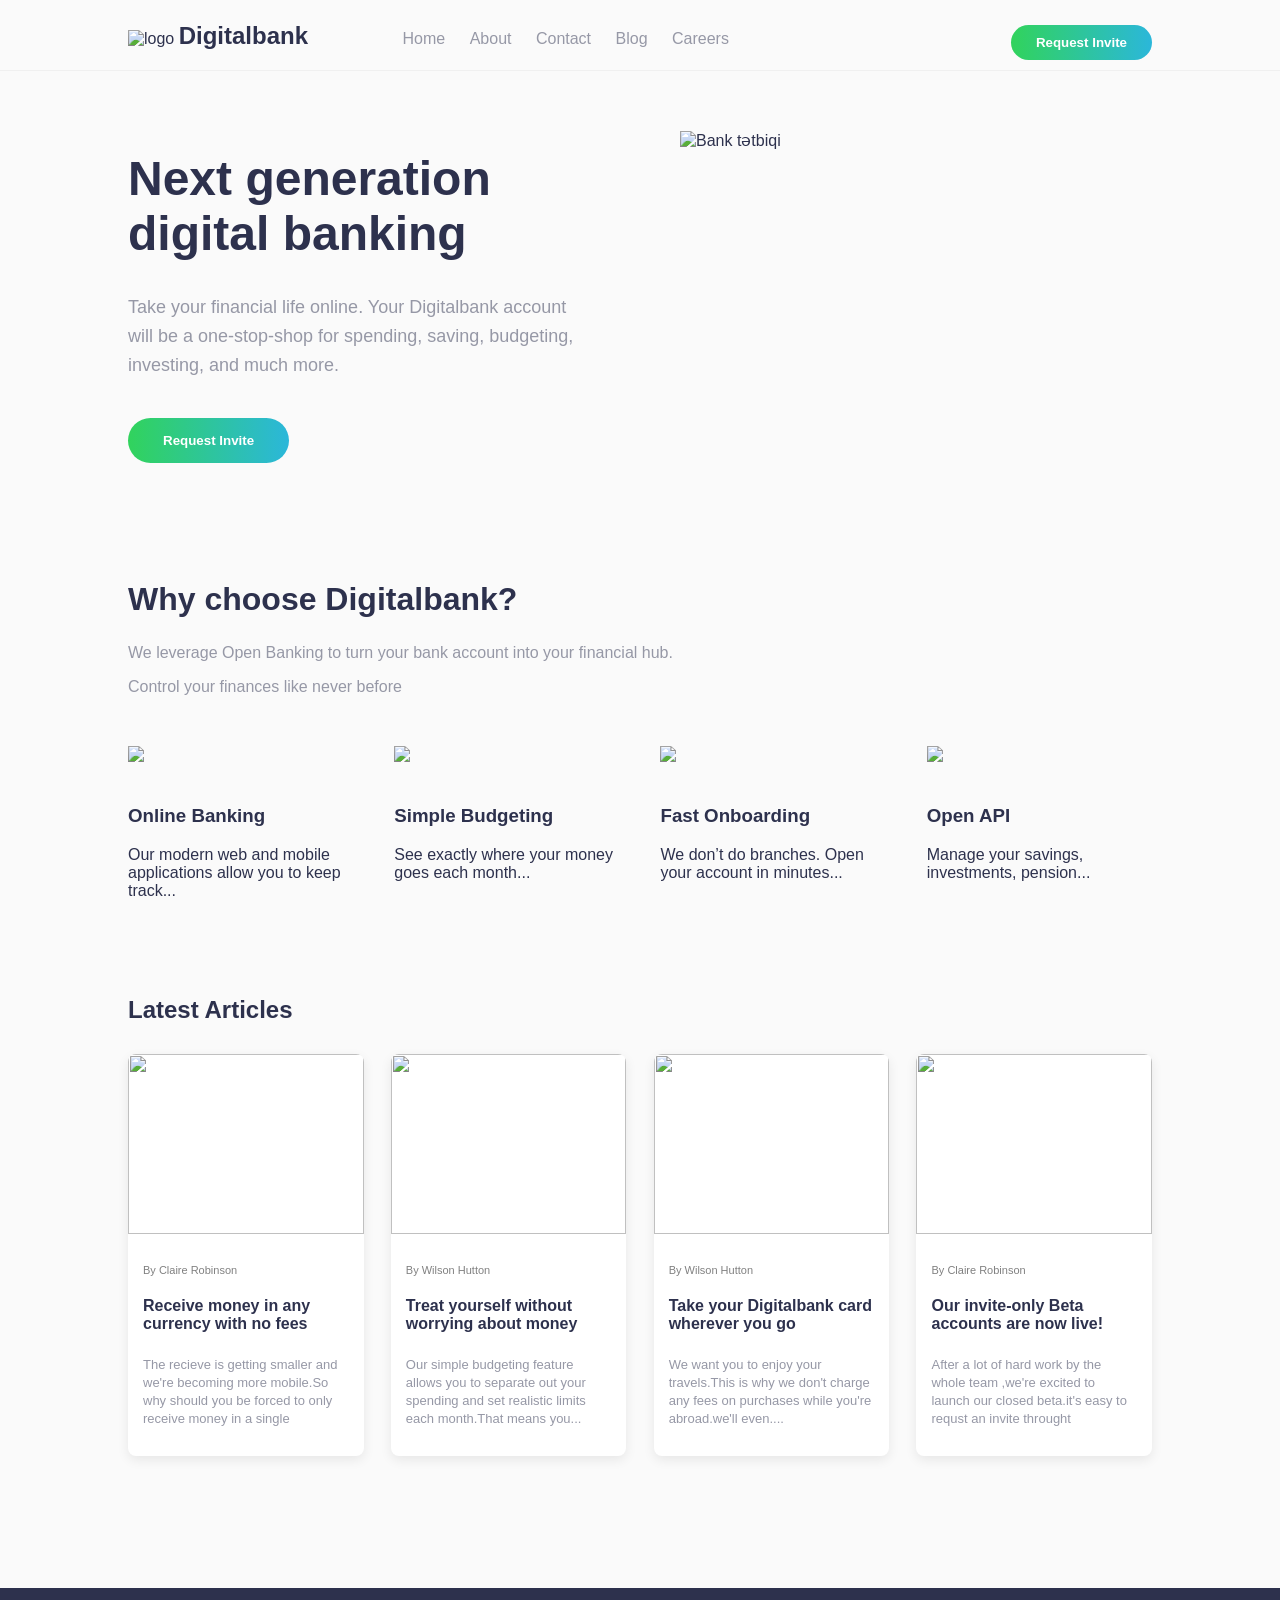
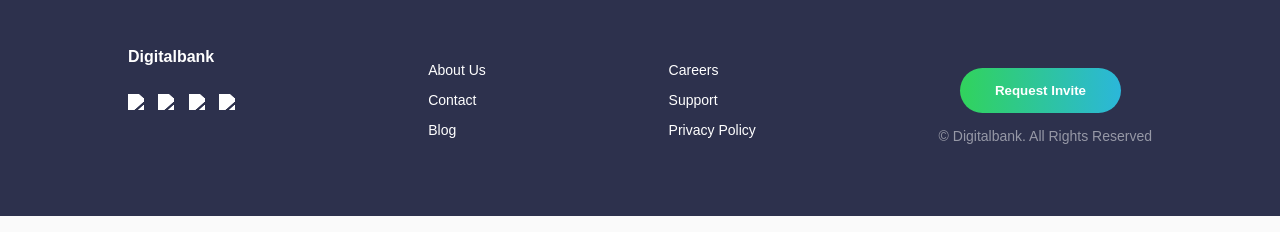
==== index.html @ d3362789 "Rename FF html kodu -digital marketing.html to index.html" ====
<!DOCTYPE html>
<html lang="az">
<head>
    <meta charset="UTF-8">
    <title>Digitalbank - Class variantı</title>
    <link rel="stylesheet" href="FF CSS kodu-digital marketing.css">
</head>
<body>
    <img src="icon digital mark.svg" alt="logo" class="logo-icon">
    <b class="logo-text">Digitalbank</b>

    <ul class="nav-links">
        <li>Home</li>
        <li>About</li>
        <li>Contact</li>
        <li>Blog</li>
        <li>Careers</li>
    </ul>

    <button class="btn-top">Request Invite</button>

    <hr class="line"> 

    <h1 class="main-title">Next generation digital banking</h1>
    
    <p class="description">
        Take your financial life online. Your Digitalbank account 
        will be a one-stop-shop for spending, saving, budgeting, 
        investing, and much more.
    </p>

    <button class="btn-main">Request Invite</button>

    <br><br>
    <img src="sekil proyekt1.png" alt="Bank tətbiqi" class="hero-img">

    <h2 class="why-title">Why choose Digitalbank?</h2>
<p class="why-text">We leverage Open Banking to turn your bank account into your financial hub.</p>
<p class="why-text">Control your finances like never before</p>

<ul class="features-list">
    <li class="item">
        <img src="icon1.svg" class="icon">
        <h3>Online Banking</h3>
        <p>Our modern web and mobile applications allow you to keep track...</p>
        
    </li>

    <li class="item">
        <img src="icon2.svg" class="icon">
        <h3>Simple Budgeting</h3>
        <p>See exactly where your money goes each month...</p>
    </li>

    <li class="item">
        <img src="icon3.svg" class="icon">
        <h3>Fast Onboarding</h3>
        <p>We don’t do branches. Open your account in minutes...</p>
    </li>

    <li class="item">
        <img src="icon4.svg" class="icon">
        <h3>Open API</h3>
        <p>Manage your savings, investments, pension...</p>
    </li>
</ul>
<h2 class="article-title">Latest Articles</h2>

<ul class="article-list">
    <li class="article-card">
        <img src="sekil 4 money.jpg" class="card-img">
        <p class="author-text">By Claire Robinson</p>
        <h4 class="card-headline">Receive money in any currency with no fees</h4>
        <p class="card-description">The recieve is getting smaller and we're becoming more mobile.So why should you be forced to only receive money in a single</p>
    </li>

    <li class="article-card">
        <img src="sekil 5 resturant.jpg" class="card-img">
        <p class="author-text">By Wilson Hutton</p>
        <h4 class="card-headline">Treat yourself without worrying about money</h4>
        <p class="card-description">Our simple budgeting feature allows you to separate out your spending and set realistic limits each month.That means you...</p>
    </li>

    <li class="article-card">
        <img src="sekil 6 plane.jpg" class="card-img">
        <p class="author-text">By Wilson Hutton</p>
        <h4 class="card-headline">Take your Digitalbank card wherever you go</h4>
        <p class="card-description">We want you to enjoy your travels.This is why we don't charge any fees on purchases while you're abroad.we'll even....</p>
    </li>

    <li class="article-card">
        <img src="sekil 7.jpg" class="card-img">
        <p class="author-text">By Claire Robinson</p>
        <h4 class="card-headline">Our invite-only Beta accounts are now live!</h4>
        <p class="card-description">After a lot of hard work by the whole team ,we're excited to launch our closed beta.it's easy to requst an invite throught</p>
    </li>
</ul>

<br><br>

<ul class="bottom-box">
    <li class="footer-col">
        <b class="white-logo">Digitalbank</b>
        <br><br>
    <img src="icon-facebook.svg" class="social-icon">
    <img src="icon-instagram.svg" class="social-icon">
    <img src="icon-facebook.svg" class="social-icon">
    <img src="icon-instagram.svg" class="social-icon">
    </li>

    <li class="footer-col">
        <p>About Us</p>
        <p>Contact</p>
        <p>Blog</p>
    </li>

    <li class="footer-col">
        <p>Careers</p>
        <p>Support</p>
        <p>Privacy Policy</p>
    </li>

    <li class="footer-col">
        <button class="btn-main">Request Invite</button>
        <p class="copy-right">© Digitalbank. All Rights Reserved</p>
    </li>
</ul>
 <script src="FF html kodu -digital marketing.js">
 const hamburger = document.getElementById('hamburger');
    const mobileNav = document.getElementById('mobileNav');
    const overlay   = document.getElementById('overlay');
 
    function closeMenu() {
      hamburger.classList.remove('open');
      mobileNav.classList.remove('open');
      overlay.classList.remove('open');
      hamburger.setAttribute('aria-expanded', 'false');
    }
 
    hamburger.addEventListener('click', () => {
      const isOpen = mobileNav.classList.toggle('open');
      hamburger.classList.toggle('open');
      overlay.classList.toggle('open');
      hamburger.setAttribute('aria-expanded', String(isOpen));
    });
 
    overlay.addEventListener('click', closeMenu);
    mobileNav.querySelectorAll('a').forEach(link => link.addEventListener('click', closeMenu));
 </script>

</body>
</html>
---- FF CSS kodu-digital marketing.css ----
body {
    font-family: Arial, sans-serif;
    color: #2d314d;
    margin: 0;
    padding: 0;
    background-color: #fafafa;
    background-image: url('sekil\ 2\ proyekt.svg');
    background-repeat: no-repeat;
    background-position: right top;
    background-size: 50% auto;
}

/* Logo və Header hissəsi */
.logo-icon {
    width: 25px;
    margin-left: 10%;
    margin-top: 30px;
}

.logo-text {
    font-size: 24px;
    color: #2d314d;
}

.nav-links {
    display: inline-block;
    list-style: none;
    margin: 0 0 0 50px;
}

.nav-links li {
    display: inline;
    margin-right: 20px;
    color: #9698a6;
    cursor: pointer;
    transition: 0.3s;
}

.nav-links li:hover {
    color: #2d314d;
}

.btn-top {
    background: linear-gradient(to right, #31d35c, #2bb7da);
    color: white;
    padding: 10px 25px;
    border: none;
    border-radius: 20px;
    font-weight: bold;
    float: right;
    margin-right: 10%;
    margin-top: 25px;
    cursor: pointer;
}

.line {
    border: 0;
    border-top: 1px solid #f0f0f0;
    margin-top: 20px;
    clear: both;
}

/* Main Hissə */
.main-title {
    font-size: 48px;
    width: 500px;
    margin-top: 80px;
    margin-left: 10%;
}

.description {
    color: #9698a6;
    width: 450px;
    font-size: 18px;
    line-height: 1.6;
    margin-left: 10%;
}

.btn-main {
    background: linear-gradient(to right, #31d35c, #2bb7da);
    color: white;
    padding: 15px 35px;
    border: none;
    border-radius: 30px;
    font-weight: bold;
    margin-top: 20px;
    margin-left: 10%;
    cursor: pointer;
}

.hero-img {
    width: 600px;
    float: right;
    margin-top: -350px;
}

/* Niyə biz? Hissəsi */
.why-title, .why-text, .article-title {
    margin-left: 10%;
    clear: both;
}

.why-title { font-size: 32px; margin-top: 100px; }
.why-text { color: #9698a6; margin-bottom: 5px; }

.features-list {
    list-style: none;
    padding: 0 10%;
    margin-top: 50px;
    display: flex;
    justify-content: space-between;
}

.item {
    width: 22%;
}

.icon {
    width: 60px;
    margin-bottom: 20px;
}

/* Məqalələr */
.article-title { margin-top: 80px; margin-bottom: 30px; }

.article-list {
    list-style: none;
    padding: 0 10%;
    display: flex;
    justify-content: space-between;
}

.article-card {
    width: 23%;
    background-color: white;
    border-radius: 8px;
    overflow: hidden;
    box-shadow: 0 4px 12px rgba(0,0,0,0.08);
}

.card-img {
    width: 100%;
    height: 180px;
    object-fit: cover;
}

.author-text {
    font-size: 11px;
    color: gray;
    padding: 15px 15px 0 15px;
}

.card-headline {
    padding: 10px 15px;
    color: #2d314d;
    font-size: 16px;
    margin: 0;
}

.card-description {
    padding: 0 15px 15px 15px;
    color: #9698a6;
    font-size: 13px;
    line-height: 1.4;
}

/* Footer hissəsi */
.bottom-box {
    background-color: #2d314d;
    color: white;
    list-style: none;
    margin-top: 80px;
    padding: 60px 10%;
    display: flex;
    justify-content: space-between;
}

.footer-col {
    width: auto;
}

.social-icon {
    width: 20px;
    margin-right: 10px;
    margin-top: 10px;
    filter: brightness(0) invert(1);
}

.footer-col p {
    font-size: 14px;
    margin-bottom: 12px;
    cursor: pointer;
}

.copy-right {
    color: #9698a6;
    font-size: 12px;
    margin-top: 15px;
}

/* ═══════════════════════════════════════
   RESPONSIVE — Hamburger düyməsi
═══════════════════════════════════════ */
.hamburger {
    display: none;
    flex-direction: column;
    gap: 5px;
    cursor: pointer;
    background: none;
    border: none;
    float: right;
    margin-right: 10%;
    margin-top: 28px;
}

.hamburger span {
    display: block;
    width: 24px;
    height: 2px;
    background: #2d314d;
    border-radius: 2px;
}

.mobile-menu {
    display: none;
    list-style: none;
    text-align: center;
    padding: 20px 0;
    border-top: 1px solid #f0f0f0;
}

.mobile-menu.open { display: block; }
.mobile-menu li { padding: 12px 0; color: #9698a6; cursor: pointer; }

/* ═══════════════════════
   TABLET — 1024px
═══════════════════════ */
@media (max-width: 1024px) {
    .main-title { font-size: 36px; width: auto; }
    .description { width: auto; }
    .hero-img { width: 45%; margin-top: -200px; }

    .features-list { flex-wrap: wrap; }
    .item { width: 45%; margin-bottom: 30px; }

    .article-list { flex-wrap: wrap; }
    .article-card { width: 45%; margin-bottom: 20px; }
}

/* ═══════════════════════
   MOBİL — 768px
═══════════════════════ */
@media (max-width: 768px) {
    .nav-links, .btn-top { display: none; }
    .hamburger { display: flex; }

    .main-title { font-size: 30px; width: auto; margin-left: 5%; }
    .description { width: auto; margin-left: 5%; }
    .btn-main { margin-left: 5%; }
    .hero-img { display: none; }

    .why-title, .why-text, .article-title { margin-left: 5%; }
    .features-list { flex-direction: column; padding: 0 5%; }
    .item { width: 100%; }

    .article-list { flex-direction: column; padding: 0 5%; }
    .article-card { width: 100%; }

    .bottom-box { flex-direction: column; gap: 24px; }
}
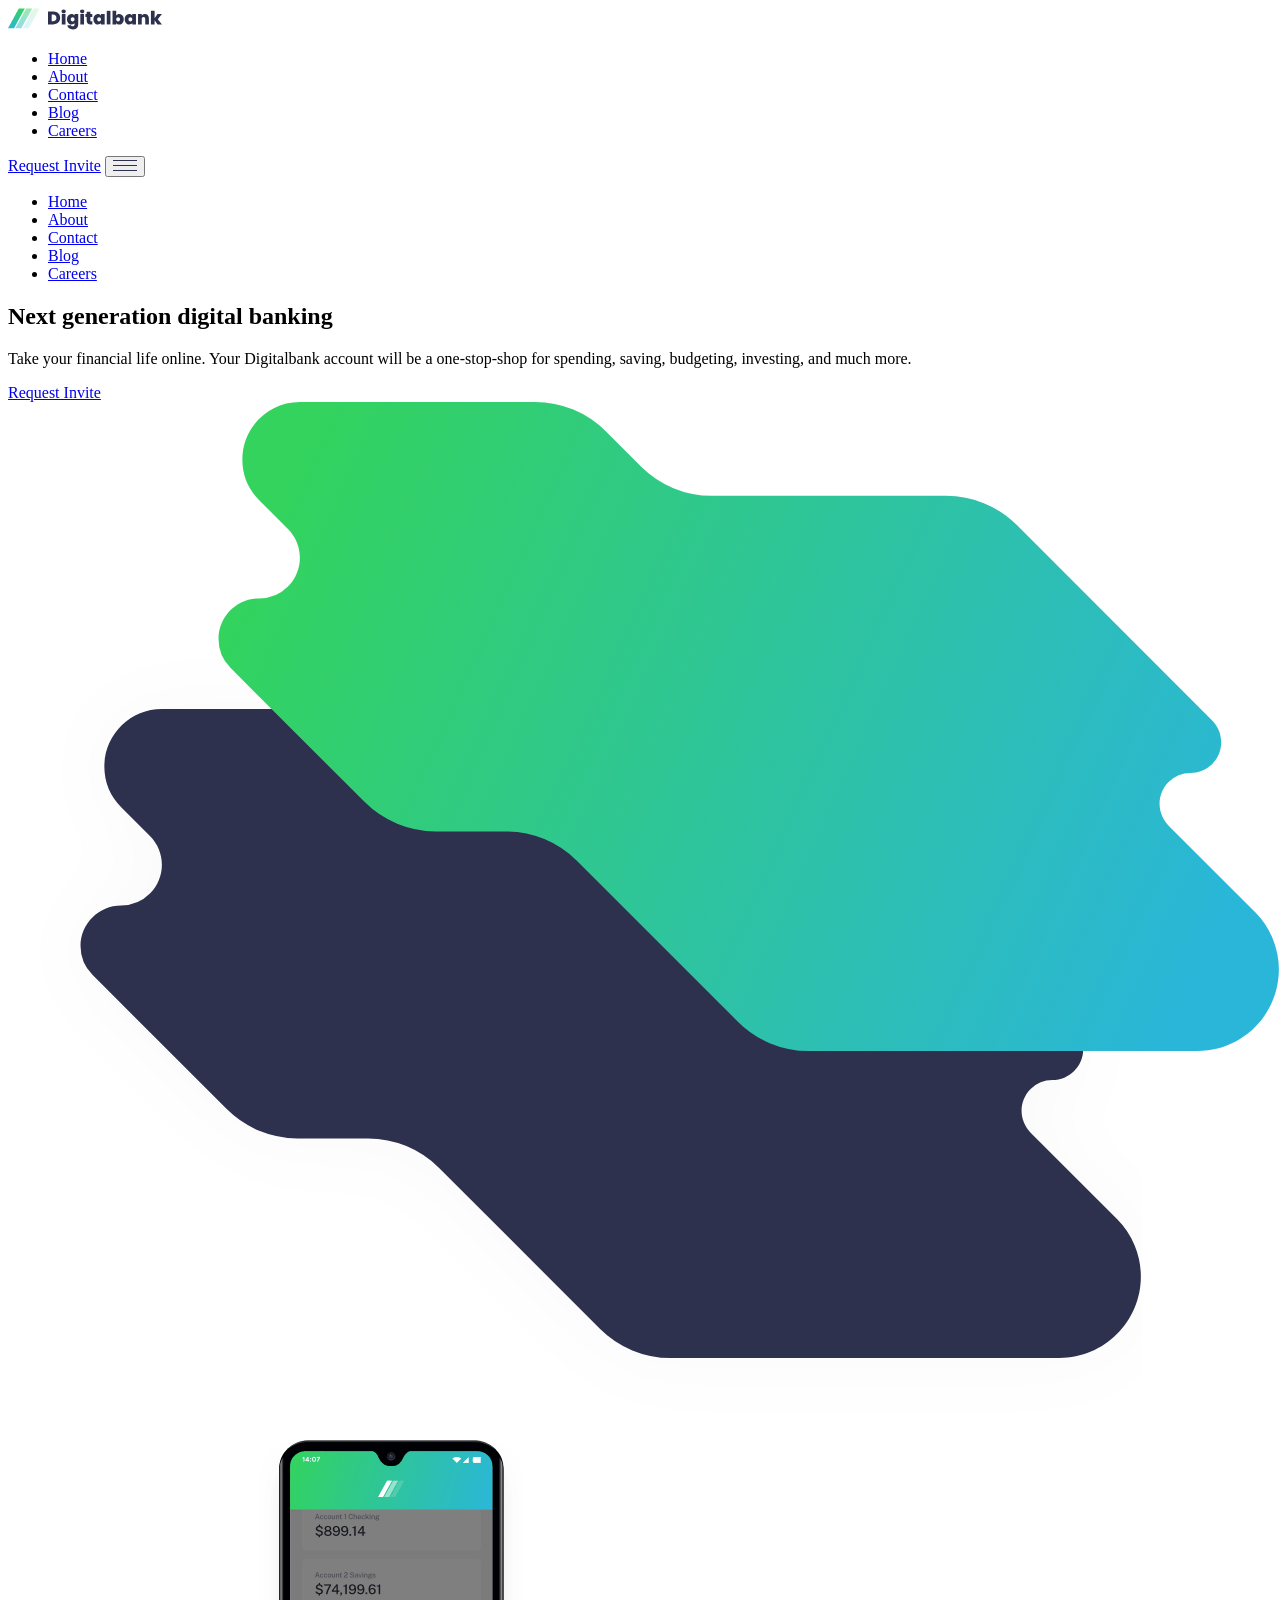
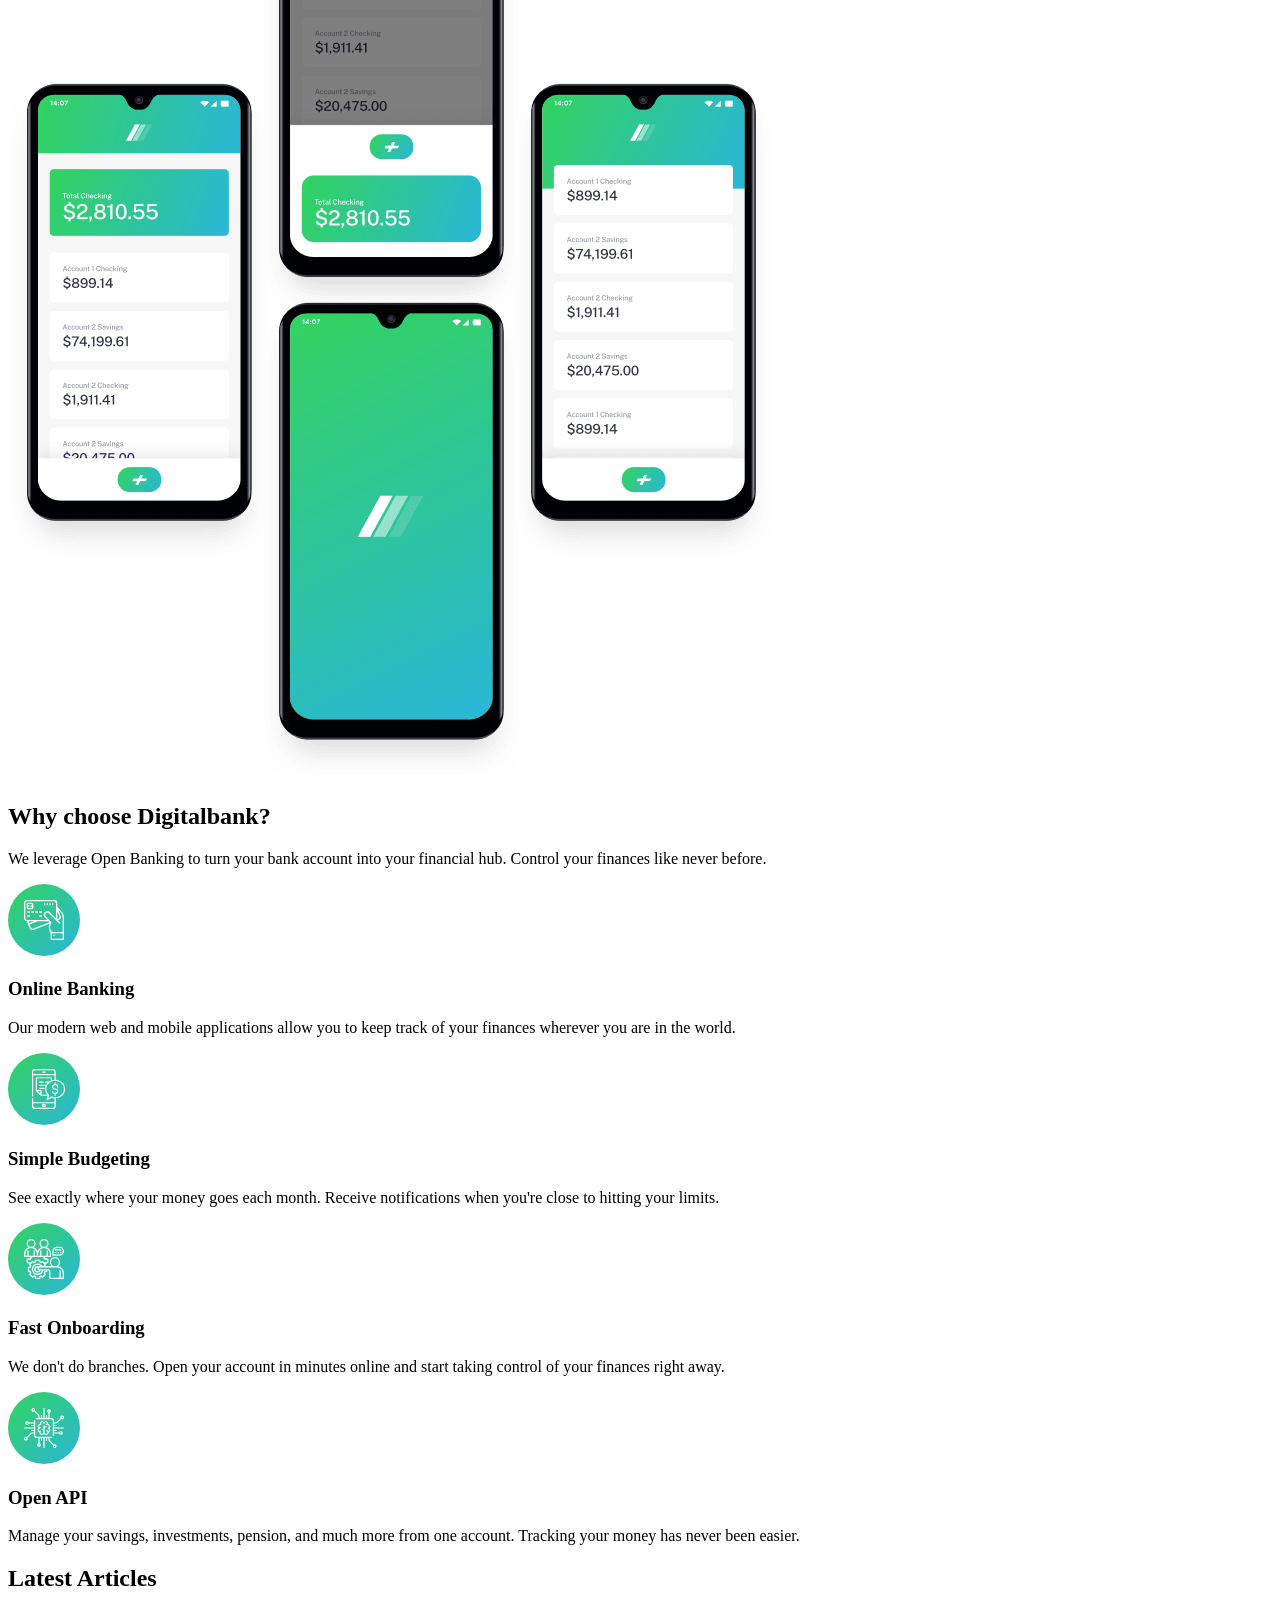
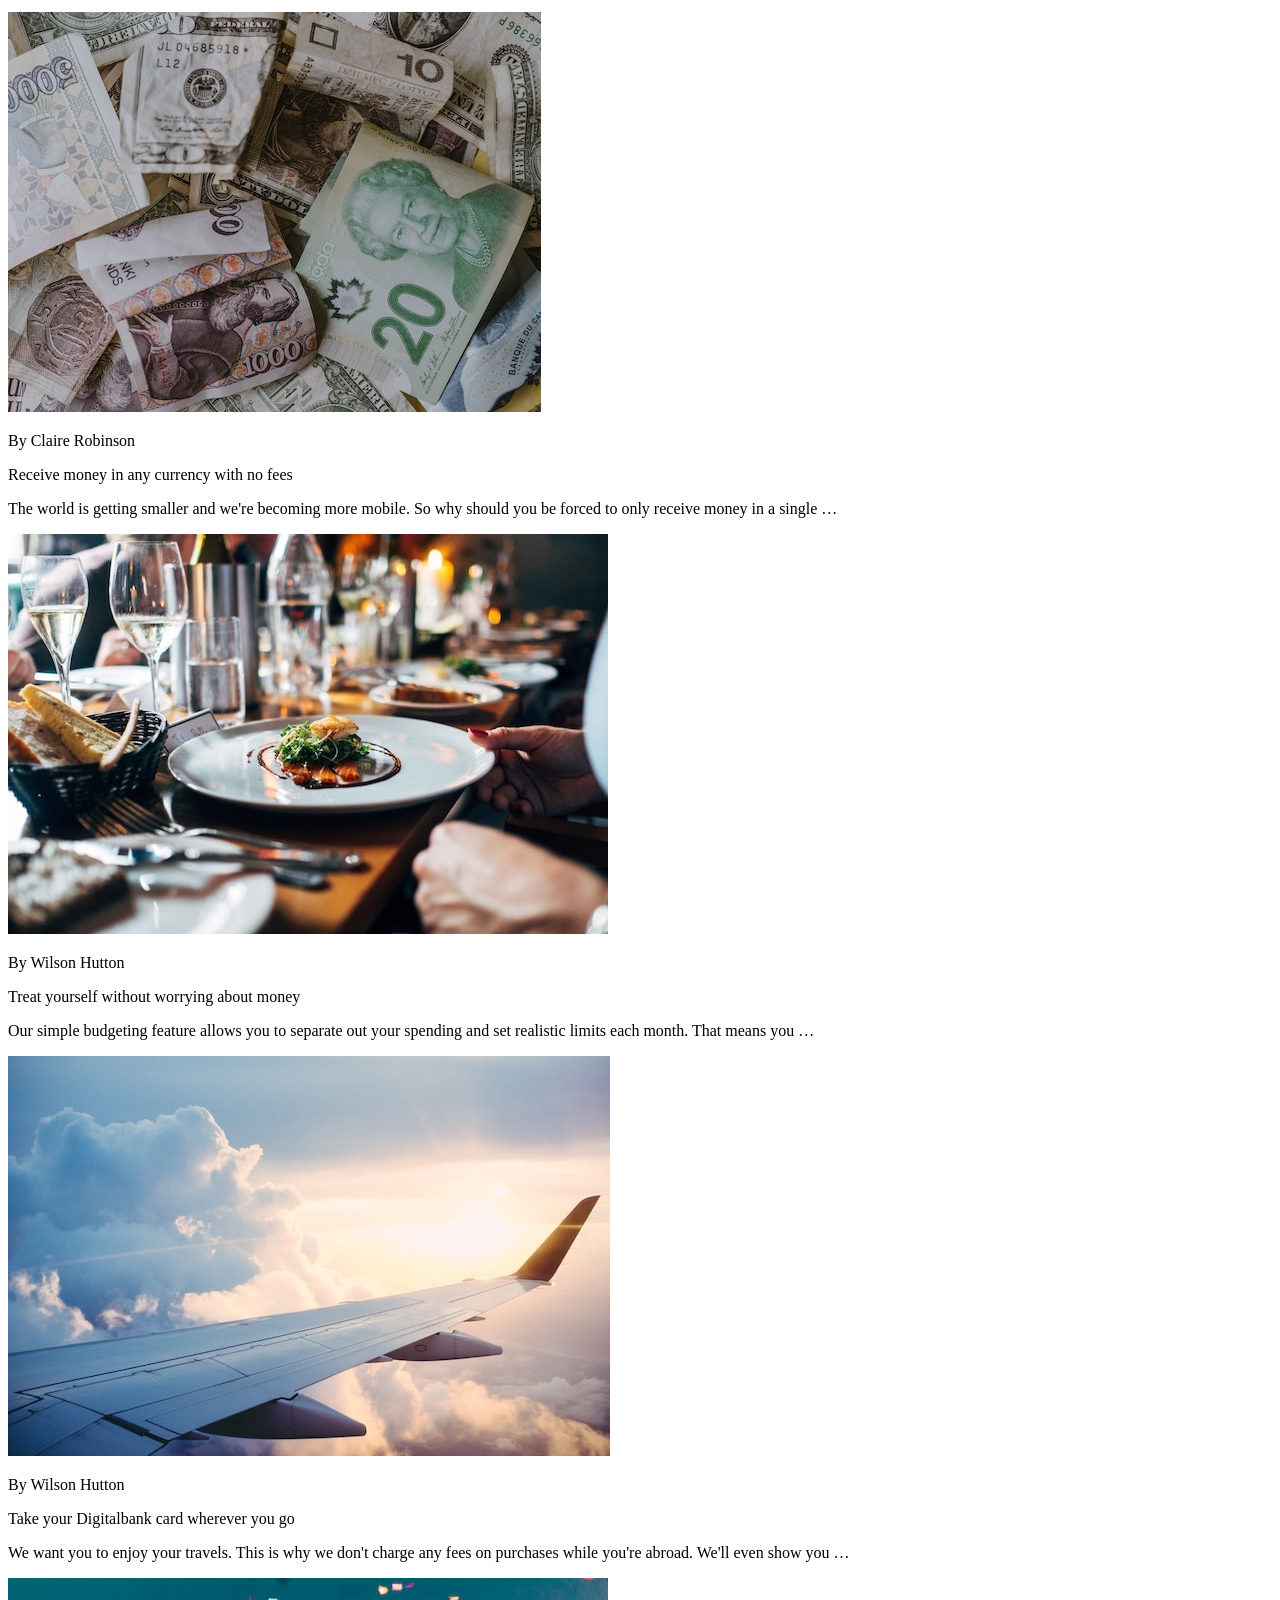
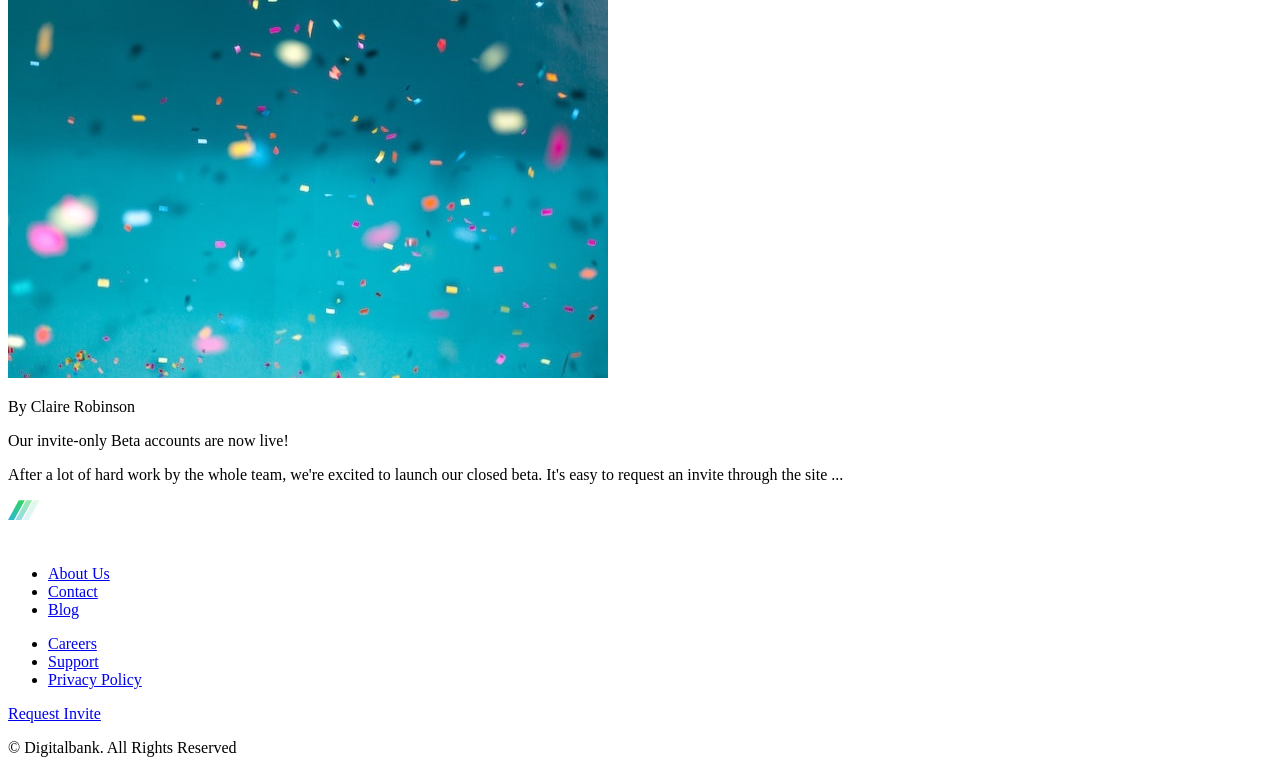
==== commit 62aa270b: "Update index.html" ====
--- a/index.html
+++ b/index.html
@@ -1,152 +1,206 @@
 <!DOCTYPE html>
 <html lang="az">
 <head>
-    <meta charset="UTF-8">
-    <title>Digitalbank - Class variantı</title>
-    <link rel="stylesheet" href="FF CSS kodu-digital marketing.css">
+  <meta charset="UTF-8">
+  <meta name="viewport" content="width=device-width, initial-scale=1.0">
+  <title>Digitalbank - Next Generation Digital Banking</title>
+  <link rel="stylesheet" href="FF.css">
 </head>
 <body>
-    <img src="icon digital mark.svg" alt="logo" class="logo-icon">
-    <b class="logo-text">Digitalbank</b>
-
-    <ul class="nav-links">
-        <li>Home</li>
-        <li>About</li>
-        <li>Contact</li>
-        <li>Blog</li>
-        <li>Careers</li>
+
+<!-- ===== NAVBAR ===== -->
+<nav class="navbar">
+  <div class="navbar__inner">
+    <a href="#" class="navbar__logo">
+      <img src="[data-uri]" alt="Digitalbank Logo">
+    </a>
+
+    <ul class="navbar__links">
+      <li><a href="#">Home</a></li>
+      <li><a href="#">About</a></li>
+      <li><a href="#">Contact</a></li>
+      <li><a href="#">Blog</a></li>
+      <li><a href="#">Careers</a></li>
     </ul>
 
-    <button class="btn-top">Request Invite</button>
-
-    <hr class="line"> 
-
-    <h1 class="main-title">Next generation digital banking</h1>
-    
-    <p class="description">
-        Take your financial life online. Your Digitalbank account 
-        will be a one-stop-shop for spending, saving, budgeting, 
-        investing, and much more.
-    </p>
-
-    <button class="btn-main">Request Invite</button>
-
-    <br><br>
-    <img src="sekil proyekt1.png" alt="Bank tətbiqi" class="hero-img">
-
-    <h2 class="why-title">Why choose Digitalbank?</h2>
-<p class="why-text">We leverage Open Banking to turn your bank account into your financial hub.</p>
-<p class="why-text">Control your finances like never before</p>
-
-<ul class="features-list">
-    <li class="item">
-        <img src="icon1.svg" class="icon">
+    <a href="#" class="btn navbar__cta">Request Invite</a>
+
+    <button class="navbar__hamburger" id="hamburgerBtn">
+      <img src="[data-uri]" alt="Menu" id="hamburgerIcon">
+    </button>
+  </div>
+</nav>
+
+<!-- Mobile Nav -->
+<div class="overlay" id="overlay"></div>
+<div class="mobile-nav" id="mobileNav">
+  <ul>
+    <li><a href="#">Home</a></li>
+    <li><a href="#">About</a></li>
+    <li><a href="#">Contact</a></li>
+    <li><a href="#">Blog</a></li>
+    <li><a href="#">Careers</a></li>
+  </ul>
+</div>
+
+<!-- ===== HERO ===== -->
+<section class="hero">
+  <div class="hero__inner">
+    <div class="hero__text">
+      <h1>Next generation digital banking</h1>
+      <p>Take your financial life online. Your Digitalbank account will be a one-stop-shop for spending, saving, budgeting, investing, and much more.</p>
+      <a href="#" class="btn">Request Invite</a>
+    </div>
+    <div class="hero__image">
+      <img class="hero__bg" src="[data-uri]" alt="">
+      <img class="hero__mockup" src="[data-uri]" alt="App Mockup">
+    </div>
+  </div>
+</section>
+
+<!-- ===== FEATURES ===== -->
+<section class="features">
+  <div class="features__inner">
+    <div class="features__header">
+      <h2>Why choose Digitalbank?</h2>
+      <p>We leverage Open Banking to turn your bank account into your financial hub. Control your finances like never before.</p>
+    </div>
+
+    <div class="features__grid">
+      <div class="feature-card">
+        <img class="feature-card__icon" src="[data-uri]" alt="Online Banking">
         <h3>Online Banking</h3>
-        <p>Our modern web and mobile applications allow you to keep track...</p>
-        
-    </li>
-
-    <li class="item">
-        <img src="icon2.svg" class="icon">
+        <p>Our modern web and mobile applications allow you to keep track of your finances wherever you are in the world.</p>
+      </div>
+
+      <div class="feature-card">
+        <img class="feature-card__icon" src="[data-uri]" alt="Simple Budgeting">
         <h3>Simple Budgeting</h3>
-        <p>See exactly where your money goes each month...</p>
-    </li>
-
-    <li class="item">
-        <img src="icon3.svg" class="icon">
+        <p>See exactly where your money goes each month. Receive notifications when you're close to hitting your limits.</p>
+      </div>
+
+      <div class="feature-card">
+        <img class="feature-card__icon" src="[data-uri]" alt="Fast Onboarding">
         <h3>Fast Onboarding</h3>
-        <p>We don’t do branches. Open your account in minutes...</p>
-    </li>
-
-    <li class="item">
-        <img src="icon4.svg" class="icon">
+        <p>We don't do branches. Open your account in minutes online and start taking control of your finances right away.</p>
+      </div>
+
+      <div class="feature-card">
+        <img class="feature-card__icon" src="[data-uri]" alt="Open API">
         <h3>Open API</h3>
-        <p>Manage your savings, investments, pension...</p>
-    </li>
-</ul>
-<h2 class="article-title">Latest Articles</h2>
-
-<ul class="article-list">
-    <li class="article-card">
-        <img src="sekil 4 money.jpg" class="card-img">
-        <p class="author-text">By Claire Robinson</p>
-        <h4 class="card-headline">Receive money in any currency with no fees</h4>
-        <p class="card-description">The recieve is getting smaller and we're becoming more mobile.So why should you be forced to only receive money in a single</p>
-    </li>
-
-    <li class="article-card">
-        <img src="sekil 5 resturant.jpg" class="card-img">
-        <p class="author-text">By Wilson Hutton</p>
-        <h4 class="card-headline">Treat yourself without worrying about money</h4>
-        <p class="card-description">Our simple budgeting feature allows you to separate out your spending and set realistic limits each month.That means you...</p>
-    </li>
-
-    <li class="article-card">
-        <img src="sekil 6 plane.jpg" class="card-img">
-        <p class="author-text">By Wilson Hutton</p>
-        <h4 class="card-headline">Take your Digitalbank card wherever you go</h4>
-        <p class="card-description">We want you to enjoy your travels.This is why we don't charge any fees on purchases while you're abroad.we'll even....</p>
-    </li>
-
-    <li class="article-card">
-        <img src="sekil 7.jpg" class="card-img">
-        <p class="author-text">By Claire Robinson</p>
-        <h4 class="card-headline">Our invite-only Beta accounts are now live!</h4>
-        <p class="card-description">After a lot of hard work by the whole team ,we're excited to launch our closed beta.it's easy to requst an invite throught</p>
-    </li>
-</ul>
-
-<br><br>
-
-<ul class="bottom-box">
-    <li class="footer-col">
-        <b class="white-logo">Digitalbank</b>
-        <br><br>
-    <img src="icon-facebook.svg" class="social-icon">
-    <img src="icon-instagram.svg" class="social-icon">
-    <img src="icon-facebook.svg" class="social-icon">
-    <img src="icon-instagram.svg" class="social-icon">
-    </li>
-
-    <li class="footer-col">
-        <p>About Us</p>
-        <p>Contact</p>
-        <p>Blog</p>
-    </li>
-
-    <li class="footer-col">
-        <p>Careers</p>
-        <p>Support</p>
-        <p>Privacy Policy</p>
-    </li>
-
-    <li class="footer-col">
-        <button class="btn-main">Request Invite</button>
-        <p class="copy-right">© Digitalbank. All Rights Reserved</p>
-    </li>
-</ul>
- <script src="FF html kodu -digital marketing.js">
- const hamburger = document.getElementById('hamburger');
-    const mobileNav = document.getElementById('mobileNav');
-    const overlay   = document.getElementById('overlay');
- 
-    function closeMenu() {
-      hamburger.classList.remove('open');
-      mobileNav.classList.remove('open');
-      overlay.classList.remove('open');
-      hamburger.setAttribute('aria-expanded', 'false');
-    }
- 
-    hamburger.addEventListener('click', () => {
-      const isOpen = mobileNav.classList.toggle('open');
-      hamburger.classList.toggle('open');
-      overlay.classList.toggle('open');
-      hamburger.setAttribute('aria-expanded', String(isOpen));
-    });
- 
-    overlay.addEventListener('click', closeMenu);
-    mobileNav.querySelectorAll('a').forEach(link => link.addEventListener('click', closeMenu));
- </script>
+        <p>Manage your savings, investments, pension, and much more from one account. Tracking your money has never been easier.</p>
+      </div>
+    </div>
+  </div>
+</section>
+
+<!-- ===== ARTICLES ===== -->
+<section class="articles">
+  <div class="articles__inner">
+    <h2>Latest Articles</h2>
+
+    <div class="articles__grid">
+      <div class="article-card">
+        <div class="article-card__img">
+          <img src="[data-uri]" alt="Currency">
+        </div>
+        <div class="article-card__body">
+          <p class="article-card__author">By Claire Robinson</p>
+          <p class="article-card__title">Receive money in any currency with no fees</p>
+          <p class="article-card__text">The world is getting smaller and we're becoming more mobile. So why should you be forced to only receive money in a single …</p>
+        </div>
+      </div>
+
+      <div class="article-card">
+        <div class="article-card__img">
+          <img src="[data-uri]" alt="Restaurant">
+        </div>
+        <div class="article-card__body">
+          <p class="article-card__author">By Wilson Hutton</p>
+          <p class="article-card__title">Treat yourself without worrying about money</p>
+          <p class="article-card__text">Our simple budgeting feature allows you to separate out your spending and set realistic limits each month. That means you …</p>
+        </div>
+      </div>
+
+      <div class="article-card">
+        <div class="article-card__img">
+          <img src="[data-uri]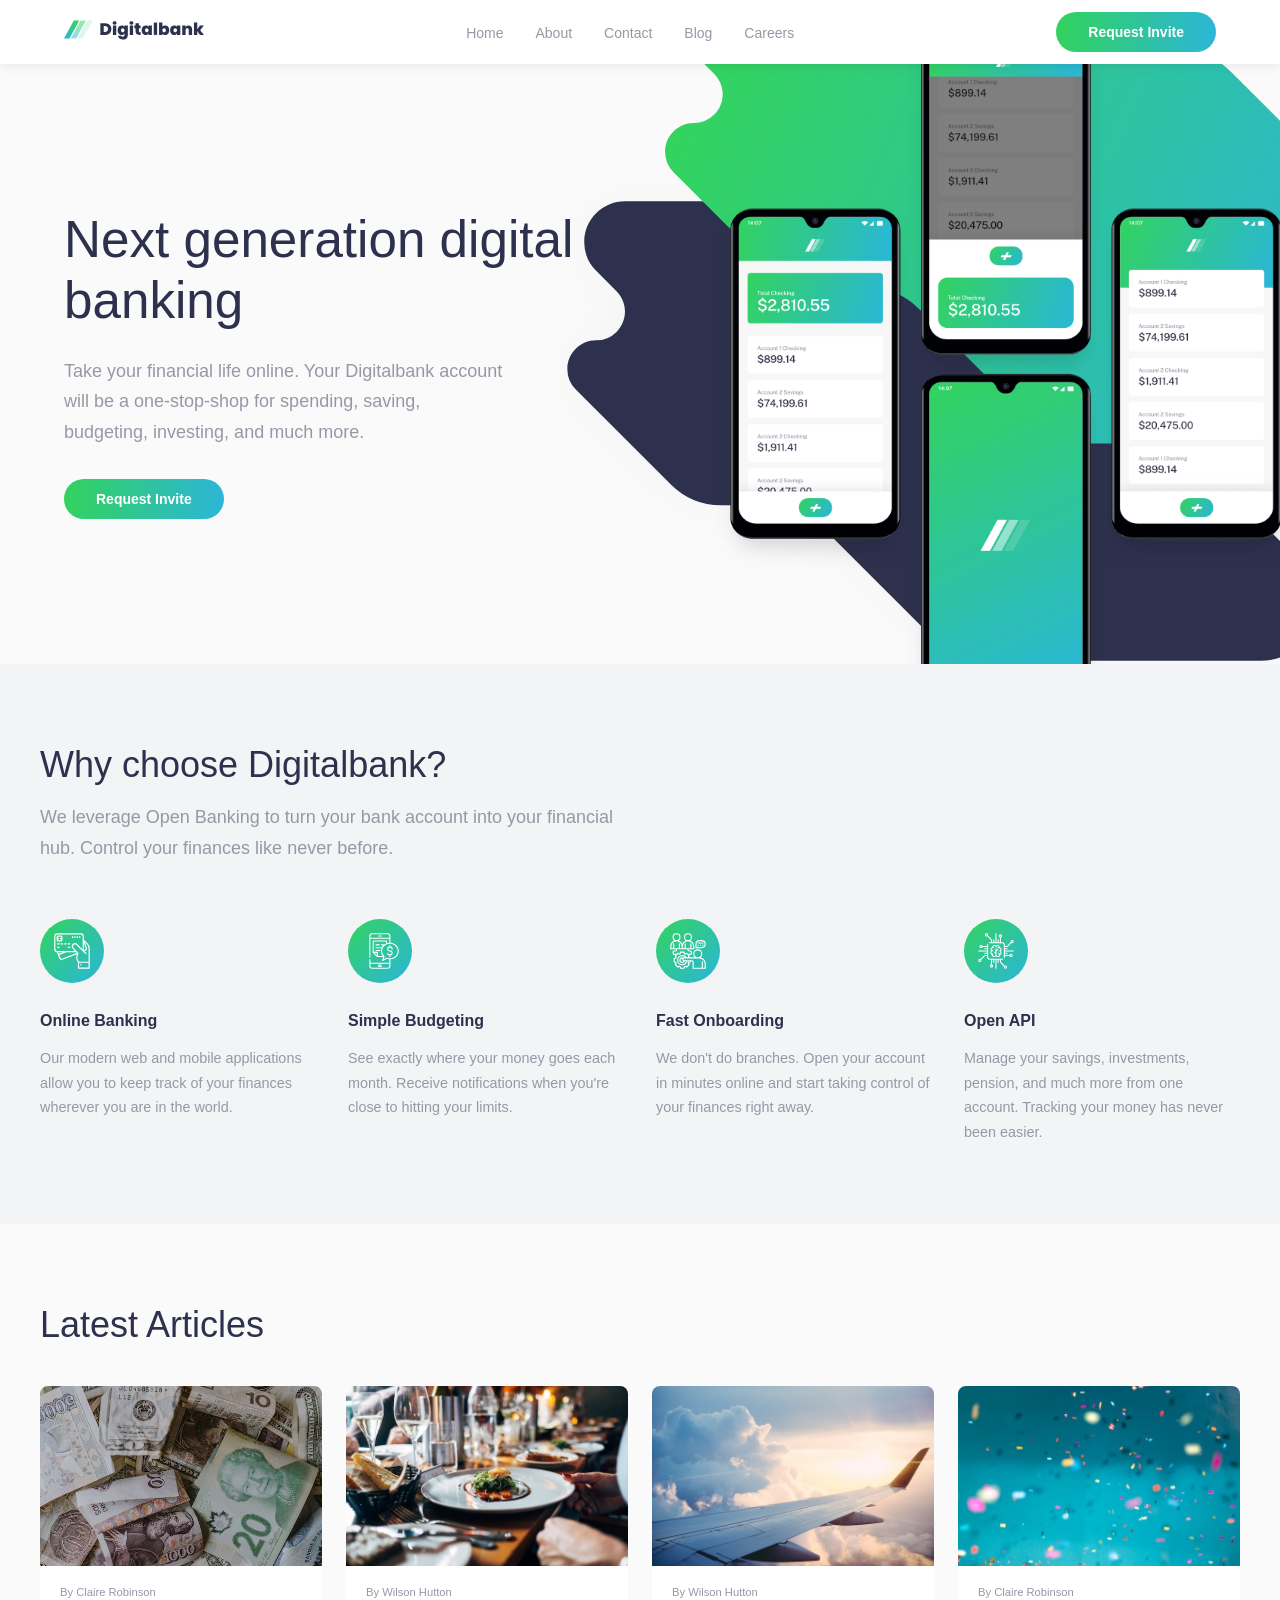
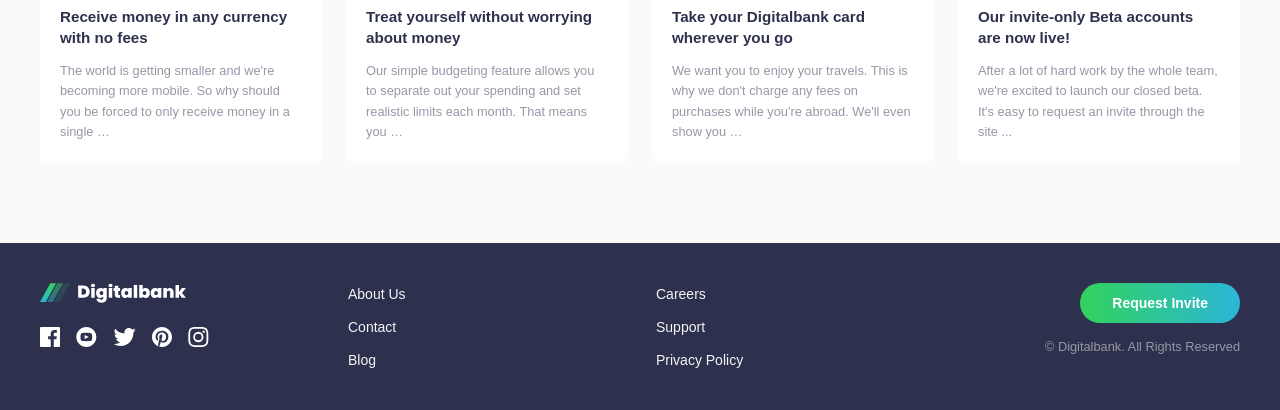
==== commit d50f3c8d: "Update index.html" ====
--- a/index.html
+++ b/index.html
@@ -4,7 +4,7 @@
   <meta charset="UTF-8">
   <meta name="viewport" content="width=device-width, initial-scale=1.0">
   <title>Digitalbank - Next Generation Digital Banking</title>
-  <link rel="stylesheet" href="FF.css">
+  <link rel="stylesheet" href="style.css">
 </head>
 <body>
 
--- a/style.css
+++ b/style.css
@@ -0,0 +1,478 @@
+/* ========== RESET & BASE ========== */
+* {
+  margin: 0;
+  padding: 0;
+  box-sizing: border-box;
+}
+
+:root {
+  --color-dark-blue: hsl(233, 26%, 24%);
+  --color-green: hsl(136, 64%, 51%);
+  --color-cyan: hsl(192, 69%, 51%);
+  --color-gray: hsl(233, 8%, 62%);
+  --color-light-gray: hsl(220, 16%, 96%);
+  --color-very-light: hsl(0, 0%, 98%);
+  --color-white: hsl(0, 100%, 100%);
+  --font: "Public Sans", sans-serif;
+}
+
+body {
+  font-family: var(--font);
+  font-size: 18px;
+  font-weight: 300;
+  color: var(--color-gray);
+  background: var(--color-white);
+}
+
+/* ========== NAVBAR ========== */
+.navbar {
+  background: var(--color-white);
+  position: fixed;
+  top: 0;
+  left: 0;
+  right: 0;
+  z-index: 100;
+  box-shadow: 0 2px 10px rgba(0,0,0,0.08);
+}
+
+.navbar__inner {
+  max-width: 1200px;
+  margin: 0 auto;
+  padding: 0 1.5rem;
+  height: 64px;
+  display: flex;
+  align-items: center;
+  justify-content: space-between;
+}
+
+.navbar__logo img {
+  height: 20px;
+}
+
+.navbar__links {
+  display: flex;
+  gap: 2rem;
+  list-style: none;
+}
+
+.navbar__links a {
+  text-decoration: none;
+  color: var(--color-gray);
+  font-size: 0.875rem;
+  position: relative;
+  padding-bottom: 4px;
+  transition: color 0.2s;
+}
+
+.navbar__links a::after {
+  content: "";
+  position: absolute;
+  bottom: -4px;
+  left: 0;
+  width: 0;
+  height: 3px;
+  background: linear-gradient(to right, var(--color-green), var(--color-cyan));
+  transition: width 0.3s;
+}
+
+.navbar__links a:hover {
+  color: var(--color-dark-blue);
+}
+
+.navbar__links a:hover::after {
+  width: 100%;
+}
+
+.btn {
+  display: inline-block;
+  padding: 0.75rem 2rem;
+  border-radius: 100px;
+  background: linear-gradient(to right, var(--color-green), var(--color-cyan));
+  color: var(--color-white);
+  font-size: 0.875rem;
+  font-weight: 700;
+  text-decoration: none;
+  border: none;
+  cursor: pointer;
+  transition: opacity 0.2s;
+}
+
+.btn:hover {
+  opacity: 0.75;
+}
+
+.navbar__hamburger {
+  display: none;
+  background: none;
+  border: none;
+  cursor: pointer;
+}
+
+.navbar__hamburger img {
+  height: 18px;
+}
+
+/* Mobile Nav */
+.mobile-nav {
+  display: none;
+  position: fixed;
+  top: 64px;
+  left: 1.5rem;
+  right: 1.5rem;
+  background: var(--color-white);
+  border-radius: 8px;
+  padding: 1.5rem;
+  z-index: 99;
+  box-shadow: 0 10px 30px rgba(0,0,0,0.15);
+}
+
+.mobile-nav.open {
+  display: block;
+}
+
+.mobile-nav ul {
+  list-style: none;
+  display: flex;
+  flex-direction: column;
+  gap: 1rem;
+  text-align: center;
+}
+
+.mobile-nav ul a {
+  text-decoration: none;
+  color: var(--color-dark-blue);
+  font-size: 1rem;
+}
+
+.overlay {
+  display: none;
+  position: fixed;
+  inset: 0;
+  background: linear-gradient(to bottom, rgba(0,0,0,0.5), transparent);
+  z-index: 98;
+}
+
+.overlay.open {
+  display: block;
+}
+
+/* ========== HERO ========== */
+.hero {
+  background: var(--color-very-light);
+  overflow: hidden;
+  padding-top: 64px;
+}
+
+.hero__inner {
+  max-width: 1200px;
+  margin: 0 auto;
+  padding: 0 1.5rem;
+  display: grid;
+  grid-template-columns: 1fr 1fr;
+  min-height: 600px;
+  align-items: center;
+}
+
+.hero__text {
+  padding: 4rem 0;
+}
+
+.hero__text h1 {
+  font-size: clamp(2rem, 4vw, 3.25rem);
+  font-weight: 300;
+  color: var(--color-dark-blue);
+  line-height: 1.2;
+  margin-bottom: 1.5rem;
+}
+
+.hero__text p {
+  color: var(--color-gray);
+  line-height: 1.7;
+  margin-bottom: 2rem;
+  max-width: 440px;
+}
+
+.hero__image {
+  position: relative;
+  height: 600px;
+}
+
+.hero__bg {
+  position: absolute;
+  top: -80px;
+  right: -200px;
+  width: 900px;
+  opacity: 1;
+}
+
+.hero__mockup {
+  position: absolute;
+  top: -40px;
+  right: -80px;
+  width: 580px;
+  z-index: 2;
+}
+
+/* ========== FEATURES ========== */
+.features {
+  background: var(--color-light-gray);
+  padding: 5rem 1.5rem;
+}
+
+.features__inner {
+  max-width: 1200px;
+  margin: 0 auto;
+}
+
+.features__header {
+  margin-bottom: 3.5rem;
+}
+
+.features__header h2 {
+  font-size: clamp(1.5rem, 3vw, 2.25rem);
+  font-weight: 300;
+  color: var(--color-dark-blue);
+  margin-bottom: 1rem;
+}
+
+.features__header p {
+  max-width: 580px;
+  line-height: 1.7;
+}
+
+.features__grid {
+  display: grid;
+  grid-template-columns: repeat(4, 1fr);
+  gap: 2rem;
+}
+
+.feature-card__icon {
+  width: 64px;
+  height: 64px;
+  margin-bottom: 1.5rem;
+}
+
+.feature-card h3 {
+  font-size: 1rem;
+  font-weight: 700;
+  color: var(--color-dark-blue);
+  margin-bottom: 1rem;
+}
+
+.feature-card p {
+  font-size: 0.9rem;
+  line-height: 1.7;
+}
+
+/* ========== ARTICLES ========== */
+.articles {
+  background: var(--color-very-light);
+  padding: 5rem 1.5rem;
+}
+
+.articles__inner {
+  max-width: 1200px;
+  margin: 0 auto;
+}
+
+.articles__inner h2 {
+  font-size: clamp(1.5rem, 3vw, 2.25rem);
+  font-weight: 300;
+  color: var(--color-dark-blue);
+  margin-bottom: 2.5rem;
+}
+
+.articles__grid {
+  display: grid;
+  grid-template-columns: repeat(4, 1fr);
+  gap: 1.5rem;
+}
+
+.article-card {
+  background: var(--color-white);
+  border-radius: 8px;
+  overflow: hidden;
+  transition: transform 0.2s;
+}
+
+.article-card:hover {
+  transform: translateY(-4px);
+}
+
+.article-card__img img {
+  width: 100%;
+  height: 180px;
+  object-fit: cover;
+  display: block;
+}
+
+.article-card__body {
+  padding: 1.25rem;
+}
+
+.article-card__author {
+  font-size: 0.7rem;
+  color: var(--color-gray);
+  margin-bottom: 0.5rem;
+}
+
+.article-card__title {
+  font-size: 0.95rem;
+  font-weight: 700;
+  color: var(--color-dark-blue);
+  margin-bottom: 0.75rem;
+  line-height: 1.4;
+  cursor: pointer;
+  transition: color 0.2s;
+}
+
+.article-card__title:hover {
+  color: var(--color-green);
+}
+
+.article-card__text {
+  font-size: 0.8rem;
+  line-height: 1.6;
+  color: var(--color-gray);
+}
+
+/* ========== FOOTER ========== */
+.footer {
+  background: var(--color-dark-blue);
+  padding: 2.5rem 1.5rem;
+  color: var(--color-white);
+}
+
+.footer__inner {
+  max-width: 1200px;
+  margin: 0 auto;
+  display: grid;
+  grid-template-columns: 1fr 1fr 1fr 1fr;
+  gap: 2rem;
+  align-items: start;
+}
+
+.footer__logo {
+  height: 20px;
+  margin-bottom: 1.5rem;
+  display: block;
+}
+
+.footer__socials {
+  display: flex;
+  gap: 1rem;
+  margin-top: 0;
+}
+
+.footer__socials a img {
+  height: 20px;
+  transition: opacity 0.2s;
+}
+
+.footer__socials a:hover img {
+  opacity: 0.6;
+}
+
+.footer__links {
+  list-style: none;
+  display: flex;
+  flex-direction: column;
+  gap: 0.75rem;
+}
+
+.footer__links a {
+  text-decoration: none;
+  color: var(--color-light-gray);
+  font-size: 0.875rem;
+  transition: color 0.2s;
+}
+
+.footer__links a:hover {
+  color: var(--color-green);
+}
+
+.footer__right {
+  text-align: right;
+}
+
+.footer__right .btn {
+  margin-bottom: 1rem;
+  display: inline-block;
+}
+
+.footer__copyright {
+  font-size: 0.8rem;
+  color: var(--color-gray);
+}
+
+/* ========== RESPONSIVE ========== */
+@media (max-width: 768px) {
+  .navbar__links,
+  .navbar__cta {
+    display: none;
+  }
+
+  .navbar__hamburger {
+    display: block;
+  }
+
+  .hero__inner {
+    grid-template-columns: 1fr;
+    text-align: center;
+  }
+
+  .hero__text {
+    order: 2;
+    padding: 2rem 0 3rem;
+  }
+
+  .hero__text p {
+    max-width: 100%;
+  }
+
+  .hero__image {
+    order: 1;
+    height: 280px;
+  }
+
+  .hero__bg {
+    top: -30px;
+    right: -50px;
+    width: 500px;
+  }
+
+  .hero__mockup {
+    top: 0;
+    right: -30px;
+    width: 320px;
+  }
+
+  .features__grid {
+    grid-template-columns: 1fr;
+  }
+
+  .feature-card {
+    text-align: center;
+  }
+
+  .feature-card__icon {
+    margin: 0 auto 1.5rem;
+  }
+
+  .articles__grid {
+    grid-template-columns: 1fr;
+  }
+
+  .footer__inner {
+    grid-template-columns: 1fr;
+    text-align: center;
+  }
+
+  .footer__socials {
+    justify-content: center;
+  }
+
+  .footer__right {
+    text-align: center;
+  }
+}
